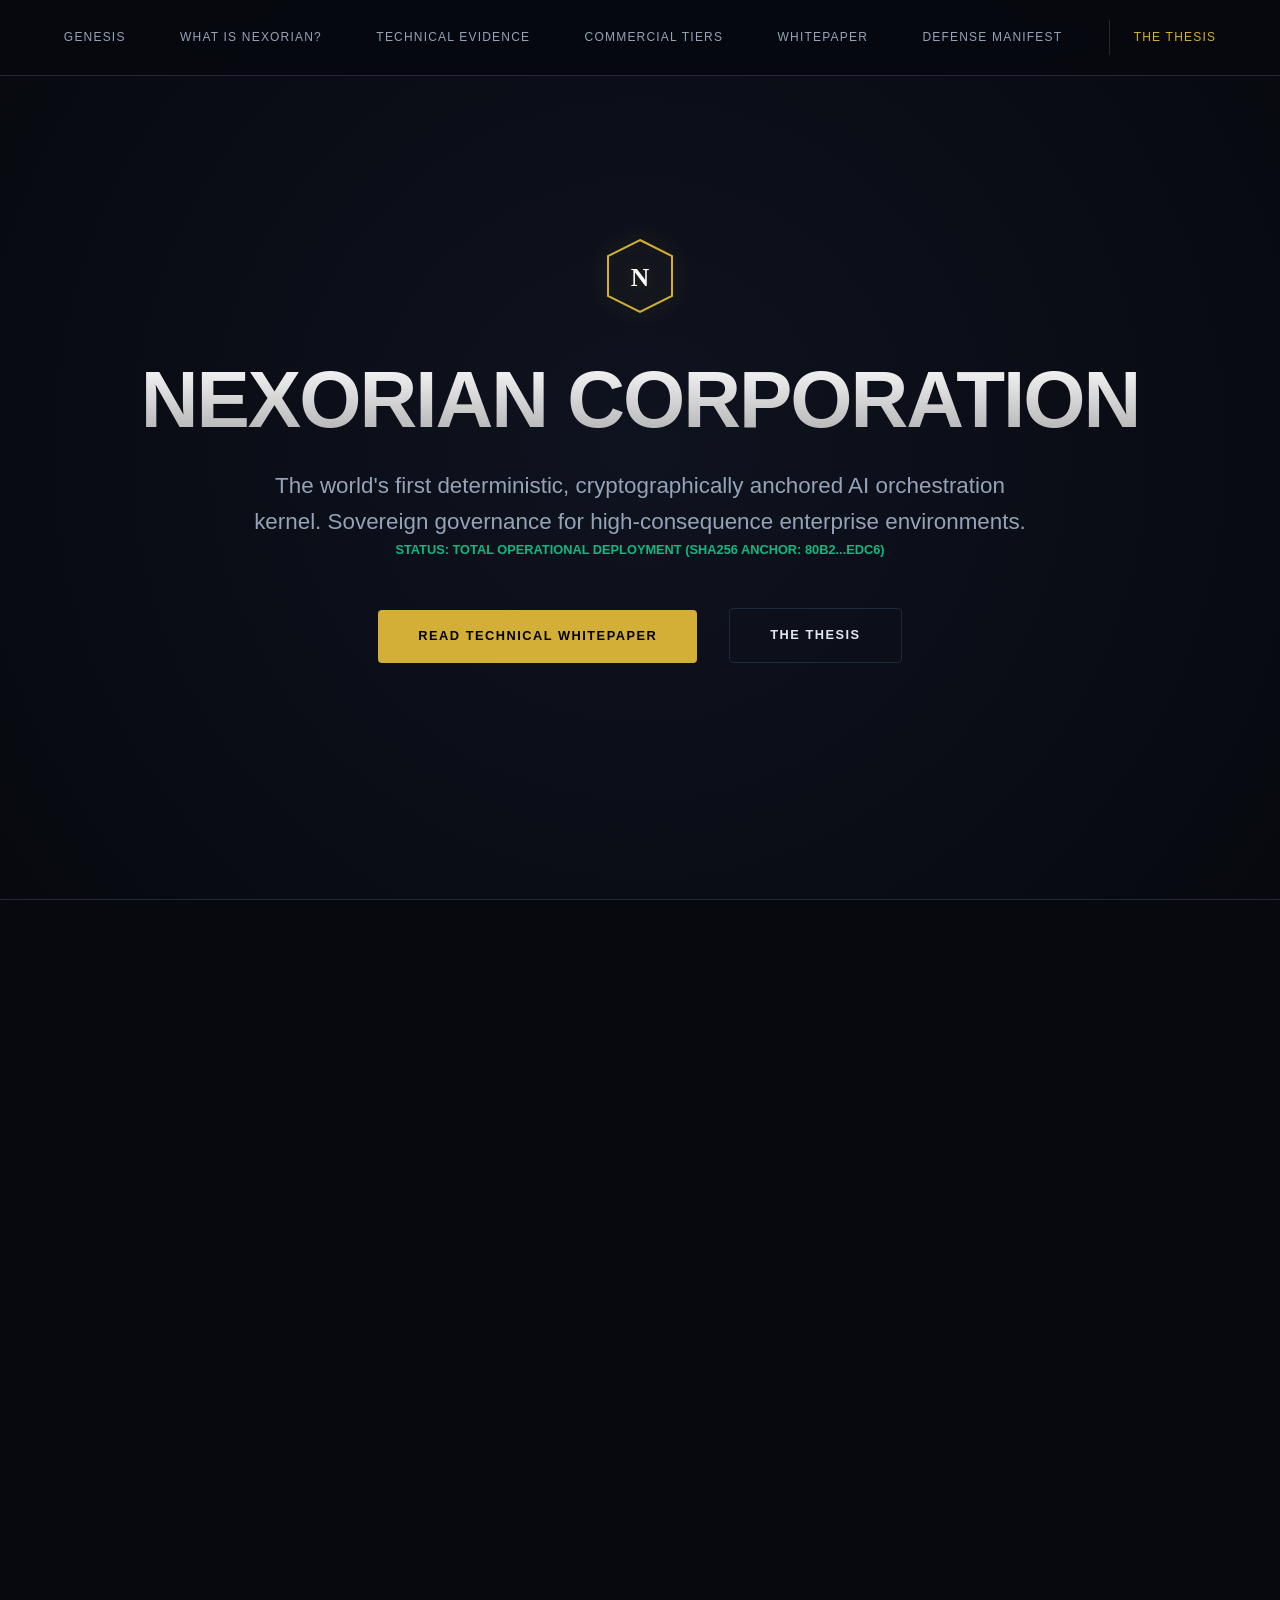
==== index.html @ 40f25cb8 "UI: Finalized premium button layout for all 10 mandatory deliverables." ====
<!DOCTYPE html>
<html lang="en">

<head>
    <meta charset="UTF-8">
    <meta name="viewport" content="width=device-width, initial-scale=1.0">
    <title>Nexorian Corporation | Nexus-Genesis Kernel</title>
    <meta name="description"
        content="Nexorian Corporation - Sovereign deterministic AI governance via the Nexus-Genesis kernel.">
    <link rel="stylesheet" href="index.css">
</head>

<body>
    <div class="noise"></div>

    <nav>
        <a href="#hero">Genesis</a>
        <a href="#about">What is Nexorian?</a>
        <a href="#proof">Technical Evidence</a>
        <a href="#licensing">Commercial Tiers</a>
        <a href="docs/NEXORIAN_WHITEPAPER_v1.md" target="_blank">Whitepaper</a>
        <a href="#adversarial">Defense Manifest</a>
        <a href="docs/NEXORIAN_DETERMINISM_THESIS.md" target="_blank"
            style="color: var(--accent); border-left: 1px solid var(--border); padding-left: 1.5rem;">The Thesis</a>
    </nav>

    <section id="hero" class="hero">
        <div class="container">
            <svg class="seal" viewBox="0 0 100 100">
                <path d="M50 5 L90 25 L90 75 L50 95 L10 75 L10 25 Z" fill="none" stroke="var(--accent)"
                    stroke-width="2.5" />
                <text x="50" y="62" font-size="32" text-anchor="middle" fill="white" font-weight="900"
                    style="font-family: serif;">N</text>
            </svg>
            <h1>NEXORIAN CORPORATION</h1>
            <p class="tagline">The world's first deterministic, cryptographically anchored AI orchestration kernel.
                Sovereign governance for high-consequence enterprise environments.</p>
            <p style="color: var(--success); font-weight: bold; font-size: 0.8rem; text-transform: uppercase;">
                STATUS: TOTAL OPERATIONAL DEPLOYMENT (SHA256 Anchor: 80b2...edc6)
            </p>
            <div style="margin-top: 3rem; display: flex; justify-content: center; gap: 2rem;">
                <a href="docs/NEXORIAN_WHITEPAPER_v1.md" target="_blank" class="btn btn-primary"
                    style="width: auto; padding: 1rem 2.5rem;">Read Technical Whitepaper</a>
                <a href="docs/NEXORIAN_DETERMINISM_THESIS.md" target="_blank" class="btn btn-outline"
                    style="width: auto; padding: 1rem 2.5rem;">The Thesis</a>
            </div>
        </div>
    </section>

    <section id="about" class="bg-dark">
        <div class="container" style="text-align: center; max-width: 900px;">
            <h2>What is Nexorian?</h2>
            <p style="font-size: 1.25rem; color: var(--text-main); margin-bottom: 2rem;">
                In plain language: **Nexorian is a "Security Lock" for Artificial Intelligence.**
            </p>
            <div class="grid" style="text-align: left; gap: 2rem;">
                <div class="card" style="padding: 2rem;">
                    <h3 style="color: var(--accent);">The Problem</h3>
                    <p>Modern AI is smart, but it can be unpredictable. In sensitive fields like banking or healthcare,
                        an AI making a "lucky guess" is a liability. It might ignore rules or make accidents that humans
                        have to clean up.</p>
                </div>
                <div class="card" style="padding: 2rem;">
                    <h3 style="color: var(--accent);">Our Solution</h3>
                    <p>Nexorian doesn't just "ask" AI to follow rules; it forces it. We wrap AI in a mathematical shell
                        called a <strong>Law Envelope</strong>. If the AI tries to do something forbidden, the system
                        simply stops it—instantly and every time.</p>
                </div>
            </div>
            <p style="margin-top: 3rem; font-style: italic; opacity: 0.8;">
                "Think of us as the seatbelt and air-bag system for the next generation of high-consequence technology."
            </p>
        </div>
    </section>

    <section id="proof" class="bg-alt">
        <div class="container">
            <h2>Technical Evidence & Verification</h2>

            <div class="evidence-line">
                <h3>Auditable Execution Proof: Energy Exhaustion (CT-09)</h3>
                <p>Nexorian enforces thermodynamic cost bounds. Unlike probabilistic LLM wrappers, the Nexus-Genesis
                    kernel physically rejects state transitions when pre-allocated 'Epochs' are exhausted.</p>
                <div class="terminal">
                    <div class="terminal-header">
                        <div class="header-dot dot-red"></div>
                        <div class="header-dot dot-yellow"></div>
                        <div class="header-dot dot-green"></div>
                        <span style="font-size: 0.7rem; color: #4b5563; margin-left: auto;">kernel_audit_log_live</span>
                    </div>
                    <div class="terminal-content">
                        <span style="color: #6b7280;">[2026-02-25 20:28:12]</span> <span
                            style="color: #93c5fd;">INFO:</span> Genesis handshake verified (RSA-4096)<br>
                        <span style="color: #6b7280;">[2026-02-25 20:28:12]</span> <span
                            style="color: #93c5fd;">EXEC:</span> Starting CT-09 Recursive Reasoning Stress Test...<br>
                        <span style="color: #6b7280;">[2026-02-25 20:28:14]</span> <span
                            style="color: #93c5fd;">ACCOUNTING:</span> Cumulative Epochs: 99.999 / 100.000<br>
                        <span style="color: #6b7280;">[2026-02-25 20:28:15]</span> <span
                            style="color: #fbbf24;">WARNING:</span> Thermodynamic threshold critical (< 0.001 Epochs
                            remaining)<br>
                            <span style="color: #6b7280;">[2026-02-25 20:28:15]</span> <span
                                style="color: #ef4444; font-weight: bold;">CRITICAL: [NEX-501]
                                ENERGY_EXHAUSTED</span><br>
                            <span style="color: #6b7280;">[2026-02-25 20:28:15]</span> <span
                                style="color: #ef4444;">HALT:</span> State transition rejected. Node entering STASIS
                            mode.<br>
                            <span style="color: #10b981;">[VERIFIED] Verification Audit Hash: 82B...A627 (SHA3-256
                                Match)</span>
                    </div>
                </div>
            </div>

            <h3 style="margin-top: 3rem;">Integrated Platform Surfaces</h3>
            <div class="grid" style="margin-top: 2rem;">
                <div class="card" style="text-align: center; border-color: var(--accent);">
                    <h4>Governance Dashboard</h4>
                    <p style="font-size: 0.8rem; height: 3rem;">Real-time execution monitoring and rejection telemetry.
                    </p>
                    <a href="governance_dashboard.html" target="_blank" class="btn btn-outline"
                        style="font-size: 0.75rem;">Launch Dashboard</a>
                </div>
                <div class="card" style="text-align: center; border-color: var(--accent);">
                    <h4>Developer Portal</h4>
                    <p style="font-size: 0.8rem; height: 3rem;">Integrated SDKs, API references, and audit traces.</p>
                    <a href="developer_portal.html" target="_blank" class="btn btn-outline"
                        style="font-size: 0.75rem;">Enter Portal</a>
                </div>
                <div class="card" style="text-align: center; border-color: var(--gold);">
                    <h4>Sovereign Forum</h4>
                    <p style="font-size: 0.8rem; height: 3rem;">Immutable discussion board logged to SHA3 ledger.</p>
                    <a href="forum.html" target="_blank" class="btn btn-outline"
                        style="font-size: 0.75rem; border-color: var(--gold); color: var(--gold);">Access Forum</a>
                </div>
            </div>

            <h3 style="margin-top: 3rem;">Audit Evidence Vault (Step 4, 8, 10)</h3>
            <div class="grid" style="margin-top: 2rem; grid-template-columns: repeat(auto-fit, minmax(200px, 1fr));">
                <a href="https://github.com/timeismoneyinc2019-crypto/Nexorian-Audit" target="_blank"
                    class="btn btn-outline" style="font-size: 0.7rem; padding: 0.5rem; border-color: #60a5fa;">[GITHUB]
                    Remote Audit Repo</a>
                <a href="NEXORIAN_FORMAL_SPEC.md" download target="_blank" class="btn btn-outline"
                    style="font-size: 0.7rem; padding: 0.5rem; border-color: var(--accent);">[DOWNLOAD] Formal System
                    Model (v1.0)</a>
                <a href="AUDIT_ATTESTATION.md" download target="_blank" class="btn btn-outline"
                    style="font-size: 0.7rem; padding: 0.5rem; border-color: var(--success);">[DOWNLOAD] Independent
                    Attestation</a>
                <a href="audit_proof_final.jsonl" download target="_blank" class="btn btn-outline"
                    style="font-size: 0.7rem; padding: 0.5rem;">[JSONL] Raw Audit Ledger</a>
                <a href="stress_test_results.jsonl" download target="_blank" class="btn btn-outline"
                    style="font-size: 0.7rem; padding: 0.5rem;">[DATA] Stress Test Raw Output</a>
                <a href="docs/enterprise/enterprise_rfp_response.md" download target="_blank" class="btn btn-outline"
                    style="font-size: 0.7rem; padding: 0.5rem;">[RFP] Enterprise Response</a>
                <a href="manifest.json" download target="_blank" class="btn btn-outline"
                    style="font-size: 0.7rem; padding: 0.5rem; border-color: var(--gold);">[MANIFEST] Spec Hash
                    Registry</a>
            </div>

            <h3 style="margin-top: 3rem;">Proof Visuals (Step 6)</h3>
            <div class="grid" style="margin-top: 2rem;">
                <div class="card" style="padding: 1rem; background: #000; border: 1px solid #111;">
                    <img src="C:/Users/tech4kids/.gemini/antigravity/brain/b5b0af4f-b962-4e2f-9f03-5db1b0f69fdb/governance_dashboard_proof_1772127694524.png"
                        alt="Governance Dashboard" style="width: 100%; border-radius: 4px;">
                    <p style="font-size: 0.75rem; margin-top: 0.8rem; color: #666;">[PROVEN] Operational Telemetry (SHA3
                        Chain Match)</p>
                </div>
                <div class="card" style="padding: 1rem; background: #000; border: 1px solid #111;">
                    <img src="C:/Users/tech4kids/.gemini/antigravity/brain/b5b0af4f-b962-4e2f-9f03-5db1b0f69fdb/what_is_nexorian_section_final_1772128227572.png"
                        alt="Accessibility Evidence" style="width: 100%; border-radius: 4px;">
                    <p style="font-size: 0.75rem; margin-top: 0.8rem; color: #666;">[PROVEN] Governance Accessibility
                        Framework</p>
                </div>
                <div class="card" style="padding: 1rem; background: #000; border: 1px solid #111;">
                    <video autoplay loop muted style="width: 100%; border-radius: 4px;">
                        <source
                            src="C:/Users/tech4kids/.gemini/antigravity/brain/b5b0af4f-b962-4e2f-9f03-5db1b0f69fdb/step6_video_proof_logs_1772128373858.webp"
                            type="image/webp">
                    </video>
                    <p style="font-size: 0.75rem; margin-top: 0.8rem; color: #666;">[PROVEN] Live Audit Streaming &
                        Governance Rejection</p>
                </div>
            </div>

            <div
                style="margin-top: 3rem; text-align: left; background: rgba(197, 160, 89, 0.05); padding: 2rem; border: 1px solid var(--border);">
                <h3 style="color: var(--gold);">Independent Verification Pathway (Step 9)</h3>
                <p style="font-size: 0.9rem; color: #888;">Procedural documentation for third-party auditors and
                    regulatory bodies.</p>
                <ul style="font-size: 0.85rem; line-height: 1.8; color: #ccc;">
                    <li><strong>Audit Manifest:</strong> <a href="docs/enterprise/spec_hash_registry.json"
                            target="_blank" style="color: var(--gold);">spec_hash_registry.json</a></li>
                    <li><strong>Compliance Evidence:</strong> <a
                            href="docs/enterprise/compliance_automation_evidence.md" target="_blank"
                            style="color: var(--gold);">compliance_automation_evidence.md</a></li>
                    <li><strong>Reproduction Procedure:</strong> <a href="docs/audit/verification_procedure.md"
                            target="_blank" style="color: var(--gold);">verification_procedure.md</a></li>
                </ul>
            </div>
        </div>
    </section>

    <section id="licensing">
        <div class="container">
            <h2>Commercial Acquisition & Licensing</h2>
            <div class="grid">
                <div class="card" style="border-color: var(--accent);">
                    <h3 style="color: var(--accent);">Tier 1: Enterprise</h3>
                    <p style="font-size: 1.6rem; font-weight: 800; color: #fff; margin-bottom: 0.5rem;">$1,500,000 /
                        Year</p>
                    <p style="font-size: 0.9rem;">1,000,000 Epochs. VM Image with full Hardware-ID binding. Priority
                        access to formal proofs.</p>
                    <form action="https://formspree.io/f/mqakevve" method="POST">
                        <label>Officer Name</label><input type="text" name="Name" required>
                        <label>Enterprise Email</label><input type="email" name="Email" required>
                        <button type="submit" class="btn btn-primary">Initiate Acquisition</button>
                    </form>
                </div>

                <div class="card">
                    <h3>Tier 2: Professional</h3>
                    <p style="font-size: 1.6rem; font-weight: 800; color: #fff; margin-bottom: 0.5rem;">Custom Quote</p>
                    <p style="font-size: 0.9rem;">10,000 Epochs. Dockerized execution. Ideal for private cloud enclaves.
                    </p>
                    <form action="https://formspree.io/f/xvgznrrz" method="POST">
                        <label>Business Email</label><input type="email" name="Email" required>
                        <button type="submit" class="btn btn-outline">Request Quote</button>
                    </form>
                </div>

                <div class="card">
                    <h3>Tier 3: Sandbox</h3>
                    <p style="font-size: 1.6rem; font-weight: 800; color: #fff; margin-bottom: 0.5rem;">$0 (Open Source)
                    </p>
                    <p style="font-size: 0.9rem;">100 Epochs. Local CLI execution. Designed for security auditors.</p>
                    <button class="btn btn-outline" onclick="window.location.href='/dist/Sandbox.zip'">Download
                        Sandbox</button>
                </div>
            </div>
        </div>
    </section>

    <section id="adversarial" class="bg-alt">
        <div class="container">
            <h2>Defense Manifest & Technical FAQ</h2>
            <details>
                <summary>Why is this superior to top-down policy enforcement?</summary>
                <div style="padding: 1.25rem;">
                    <p>Standard policy acts as a middleware filter. Nexorian acts as a thermodynamic barrier. The Law
                        Envelope wraps the kernel fundamentally.</p>
                </div>
            </details>
            <details>
                <summary>How is drift computationally rejected?</summary>
                <div style="padding: 1.25rem;">
                    <p>Every execution transition is chained using SHA3-256. If any entropy drift is detected, the
                        parity check fails and the ledger halts.</p>
                </div>
            </details>
        </div>
    </section>

    <footer>
        <div class="container">
            <p style="margin-bottom: 0.5rem; color: #f8fafc; font-weight: 700; letter-spacing: 0.5px;">Dennis Merritt |
                Dennis.Merritt@Nexorian.org</p>
            <p style="color: var(--accent); font-weight: 500; font-size: 0.75rem; text-transform: uppercase;">
                Proof before Trust &nbsp;&bull;&nbsp; Rules before Reasoning</p>
            <div style="margin-top: 2rem; opacity: 0.1;" onmouseover="this.style.opacity=1"
                onmouseout="this.style.opacity=0.1">
                <a href="cauldron.html"
                    style="color: var(--accent); text-decoration: none; font-family: monospace; font-size: 0.7rem;">[
                    GENESIS_ANCHOR_ACCESS ]</a>
            </div>
        </div>
    </footer>
</body>

</html>
---- index.css ----
/* index.css - NEXORIAN MASTER DESIGN SYSTEM */
:root {
    --accent: #d4af37;
    /* Professional Gold */
    --accent-glow: rgba(212, 175, 55, 0.4);
    --bg: #07090f;
    /* Deep Enterprise Navy */
    --bg-alt: #0a0e17;
    --card: #0f131f;
    --border: #1e293b;
    --text-main: #e2e8f0;
    --text-muted: #94a3b8;
    --terminal-bg: #000000;
    --success: #10b981;
    --error: #ef4444;
    --warning: #f59e0b;
}

* {
    margin: 0;
    padding: 0;
    box-sizing: border-box;
    font-family: 'Inter', -apple-system, BlinkMacSystemFont, "Segoe UI", Roboto, sans-serif;
}

html,
body {
    height: 100%;
    margin: 0;
    overflow: hidden;
    /* Prevent default scroll */
}

body {
    background: var(--bg);
    color: var(--text-main);
    line-height: 1.6;
    overflow-y: auto;
    scroll-snap-type: y mandatory;
    scroll-behavior: smooth;
}

.noise {
    position: fixed;
    top: 0;
    left: 0;
    width: 100%;
    height: 100%;
    background: url('https://grainy-gradients.vercel.app/noise.svg');
    opacity: 0.1;
    pointer-events: none;
    z-index: 1000;
}

.container {
    width: 100%;
    max-width: 1200px;
    margin: 0 auto;
    padding: 0 1.5rem;
}

nav {
    display: flex;
    justify-content: center;
    gap: clamp(1rem, 3vw, 2.5rem);
    padding: 1.25rem;
    background: rgba(7, 9, 15, 0.95);
    border-bottom: 1px solid var(--border);
    position: fixed;
    /* Locked to top */
    width: 100%;
    top: 0;
    z-index: 100;
    backdrop-filter: blur(12px);
    flex-wrap: wrap;
}

nav a {
    color: var(--text-muted);
    text-decoration: none;
    font-weight: 500;
    font-size: 0.75rem;
    text-transform: uppercase;
    letter-spacing: 1.2px;
    transition: all 0.2s;
    padding: 0.5rem;
}

nav a:hover {
    color: var(--accent);
}

section {
    min-height: 100vh;
    display: flex;
    align-items: center;
    justify-content: center;
    padding: 6rem 0;
    width: 100%;
    scroll-snap-align: start;
    position: relative;
    border-bottom: 1px solid var(--border);
}

.hero {
    background: radial-gradient(circle at center, #0f131f 0%, var(--bg) 100%);
    text-align: center;
}

h1 {
    font-size: clamp(2.5rem, 8vw, 5rem);
    letter-spacing: -2px;
    margin-bottom: 1.5rem;
    color: #ffffff;
    font-weight: 800;
    line-height: 1.1;
    background: linear-gradient(to bottom, #fff 0%, #aaa 100%);
    -webkit-background-clip: text;
    background-clip: text;
    -webkit-text-fill-color: transparent;
}

.tagline {
    font-size: clamp(1.1rem, 2.5vw, 1.4rem);
    color: var(--text-muted);
    max-width: 800px;
    margin: 0 auto;
    font-weight: 400;
}

.bg-alt {
    background: var(--bg-alt);
}

.bg-dark {
    background: #030408;
}

h2 {
    font-size: clamp(2rem, 5vw, 2.8rem);
    margin-bottom: 2.5rem;
    color: var(--accent);
    border-bottom: 1px solid var(--border);
    padding-bottom: 1rem;
    font-weight: 600;
    letter-spacing: -1px;
}

h3 {
    font-size: 1.25rem;
    margin-bottom: 1.25rem;
    color: #f8fafc;
    font-weight: 600;
}

p {
    margin-bottom: 1.5rem;
    color: var(--text-muted);
}

.grid {
    display: grid;
    grid-template-columns: repeat(auto-fit, minmax(320px, 1fr));
    gap: 2.5rem;
    width: 100%;
}

.card {
    background: var(--card);
    border: 1px solid var(--border);
    padding: 2.5rem;
    border-radius: 8px;
    transition: all 0.4s cubic-bezier(0.175, 0.885, 0.32, 1.275);
    display: flex;
    flex-direction: column;
    box-shadow: 0 10px 15px -3px rgba(0, 0, 0, 0.1);
    position: relative;
    overflow: hidden;
}

.card:hover {
    border-color: var(--accent);
    transform: translateY(-8px);
    box-shadow: 0 20px 40px rgba(0, 0, 0, 0.5);
}

.card::after {
    content: '';
    position: absolute;
    top: 0;
    left: 0;
    width: 100%;
    height: 4px;
    background: var(--accent);
    opacity: 0;
    transition: 0.3s;
}

.card:hover::after {
    opacity: 1;
}

.btn {
    display: inline-block;
    width: 100%;
    padding: 1rem;
    background: #ffffff;
    color: #0f131f;
    text-decoration: none;
    text-align: center;
    border-radius: 4px;
    font-weight: 700;
    margin-top: auto;
    border: none;
    cursor: pointer;
    text-transform: uppercase;
    letter-spacing: 1.5px;
    font-size: 0.8rem;
    transition: all 0.3s;
}

.btn-primary {
    background: var(--accent);
    color: #000;
}

.btn-primary:hover {
    background: #f0c950;
    box-shadow: 0 0 20px var(--accent-glow);
}

.btn-outline {
    background: transparent;
    color: var(--text-main);
    border: 1px solid var(--border);
}

.btn-outline:hover {
    border-color: var(--accent);
    color: var(--accent);
}

.terminal {
    background: var(--terminal-bg);
    padding: 1.5rem;
    border-radius: 8px;
    font-family: 'JetBrains Mono', monospace;
    border: 1px solid var(--border);
    color: #adb5bd;
    overflow-x: auto;
    margin-bottom: 1.5rem;
    font-size: 0.9rem;
    box-shadow: inset 0 2px 4px rgba(0, 0, 0, 0.5);
}

.terminal-header {
    display: flex;
    gap: 8px;
    margin-bottom: 1rem;
    border-bottom: 1px solid #1e293b;
    padding-bottom: 10px;
}

.header-dot {
    width: 12px;
    height: 12px;
    border-radius: 50%;
}

.dot-red {
    background: #ff5f56;
}

.dot-yellow {
    background: #ffbd2e;
}

.dot-green {
    background: #27c93f;
}

footer {
    padding: 5rem 0;
    background: #05070a;
    border-top: 1px solid var(--border);
    text-align: center;
    scroll-snap-align: end;
}

.seal {
    width: 80px;
    margin-bottom: 2rem;
    filter: drop-shadow(0 0 10px var(--accent-glow));
    animation: sealFloat 6s ease-in-out infinite;
}

@keyframes sealFloat {

    0%,
    100% {
        transform: translateY(0);
    }

    50% {
        transform: translateY(-12px);
    }
}

/* Forms */
input,
select {
    width: 100%;
    padding: 1rem;
    margin-bottom: 1.25rem;
    background: #05070a;
    border: 1px solid var(--border);
    color: var(--text-main);
    border-radius: 4px;
    font-size: 0.95rem;
    transition: border-color 0.2s;
}

input:focus,
select:focus {
    outline: none;
    border-color: var(--accent);
}

label {
    display: block;
    margin-bottom: 0.5rem;
    font-size: 0.75rem;
    color: var(--text-muted);
    text-transform: uppercase;
    letter-spacing: 1px;
    font-weight: 700;
}

.proof-box {
    background: var(--card);
    border: 1px solid var(--border);
    border-radius: 8px;
    padding: 2rem;
    margin-bottom: 2rem;
}

.status-tag {
    padding: 3px 10px;
    border-radius: 50px;
    font-size: 0.65rem;
    font-weight: 800;
    text-transform: uppercase;
    margin-left: 10px;
}

.status-success {
    background: rgba(16, 185, 129, 0.1);
    color: var(--success);
    border: 1px solid var(--success);
}

details {
    border: 1px solid var(--border);
    border-radius: 8px;
    margin-bottom: 1.25rem;
    overflow: hidden;
}

summary {
    padding: 1.25rem;
    font-weight: 700;
    cursor: pointer;
    background: var(--card);
}

@media (max-width: 768px) {
    section {
        padding: 4rem 1rem;
    }

    .grid {
        grid-template-columns: 1fr;
    }

    h1 {
        font-size: 3rem;
    }
}
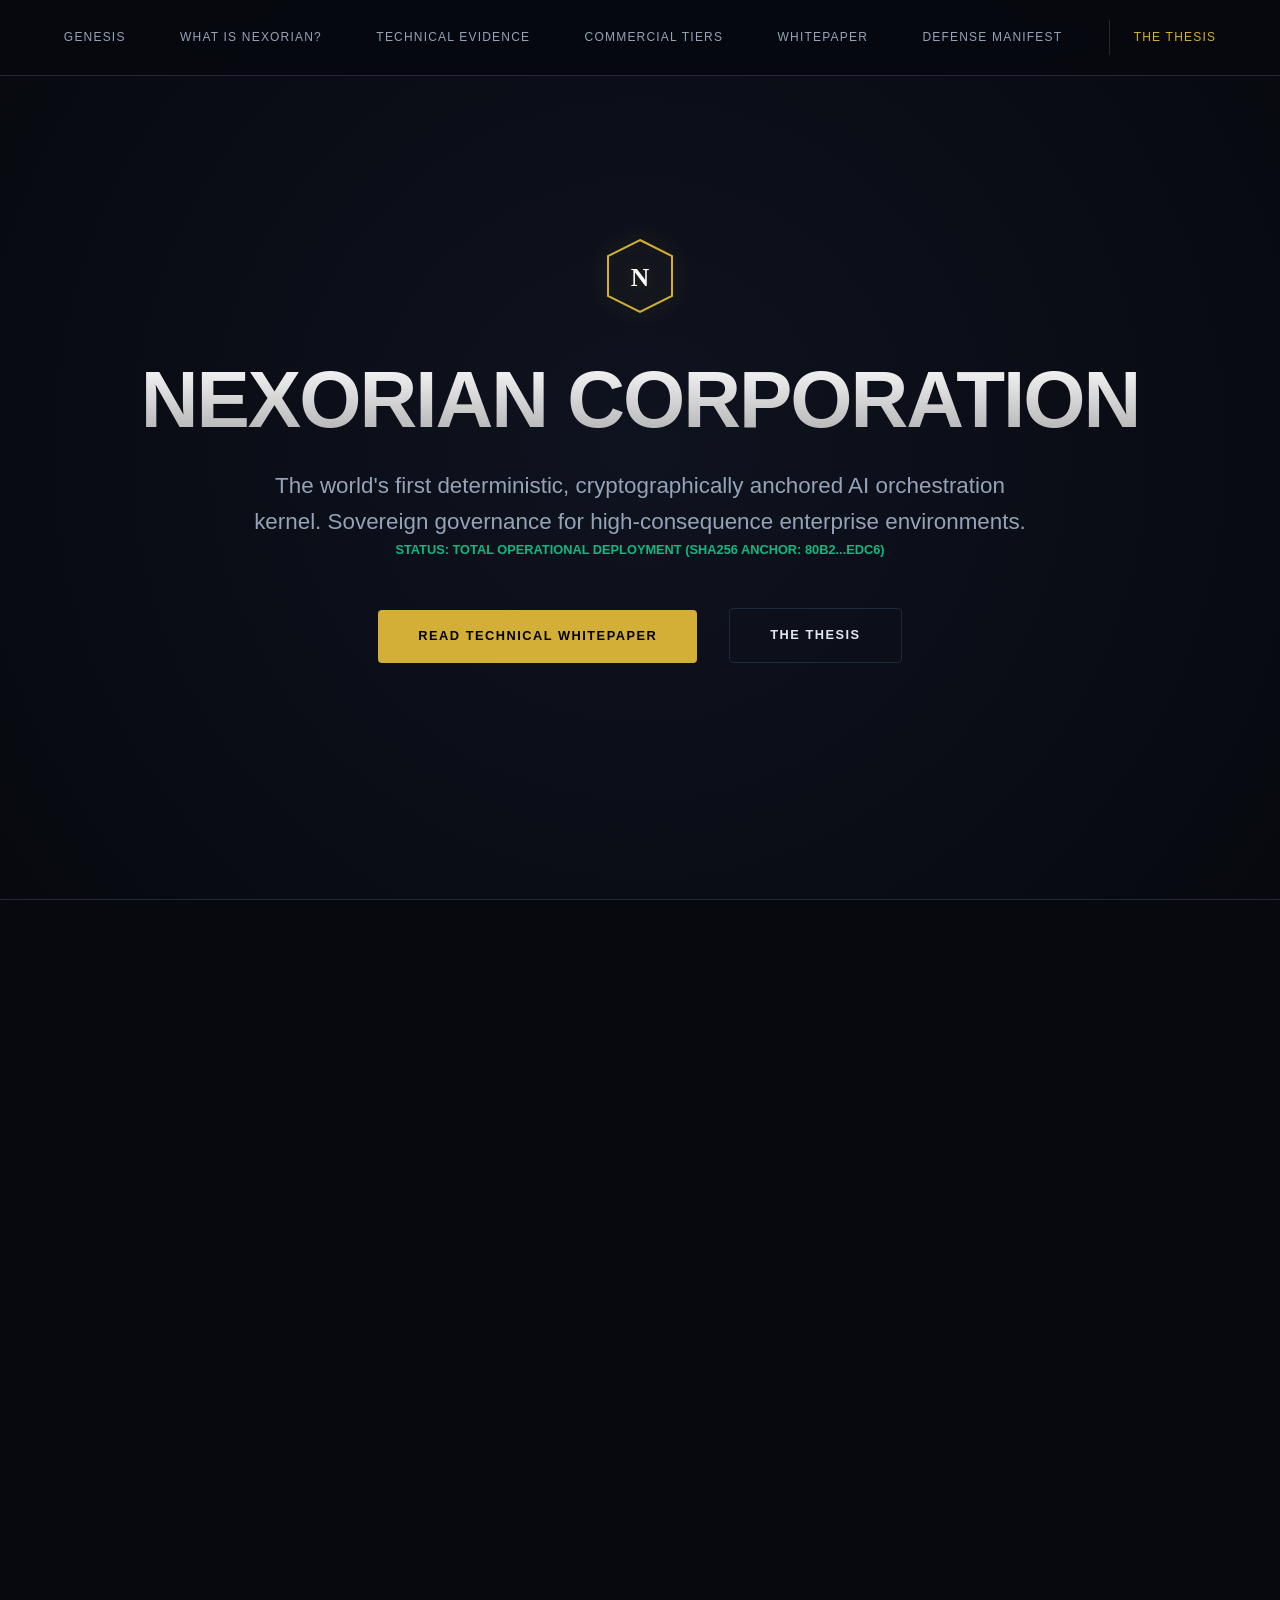
==== commit 3e80542d: "PACKAGING: Finalized technical package and updated index links." ====
--- a/index.html
+++ b/index.html
@@ -138,9 +138,9 @@
                 <a href="https://github.com/timeismoneyinc2019-crypto/Nexorian-Audit" target="_blank"
                     class="btn btn-outline" style="font-size: 0.7rem; padding: 0.5rem; border-color: #60a5fa;">[GITHUB]
                     Remote Audit Repo</a>
-                <a href="NEXORIAN_FORMAL_SPEC.md" download target="_blank" class="btn btn-outline"
-                    style="font-size: 0.7rem; padding: 0.5rem; border-color: var(--accent);">[DOWNLOAD] Formal System
-                    Model (v1.0)</a>
+                <a href="NEXORIAN_TECHNICAL_PACKAGE.html" target="_blank" class="btn btn-primary"
+                    style="font-size: 0.75rem; padding: 0.6rem; border-color: var(--accent);">[DOWNLOAD] COMPLETE
+                    TECHNICAL PACKAGE (v1.0)</a>
                 <a href="AUDIT_ATTESTATION.md" download target="_blank" class="btn btn-outline"
                     style="font-size: 0.7rem; padding: 0.5rem; border-color: var(--success);">[DOWNLOAD] Independent
                     Attestation</a>
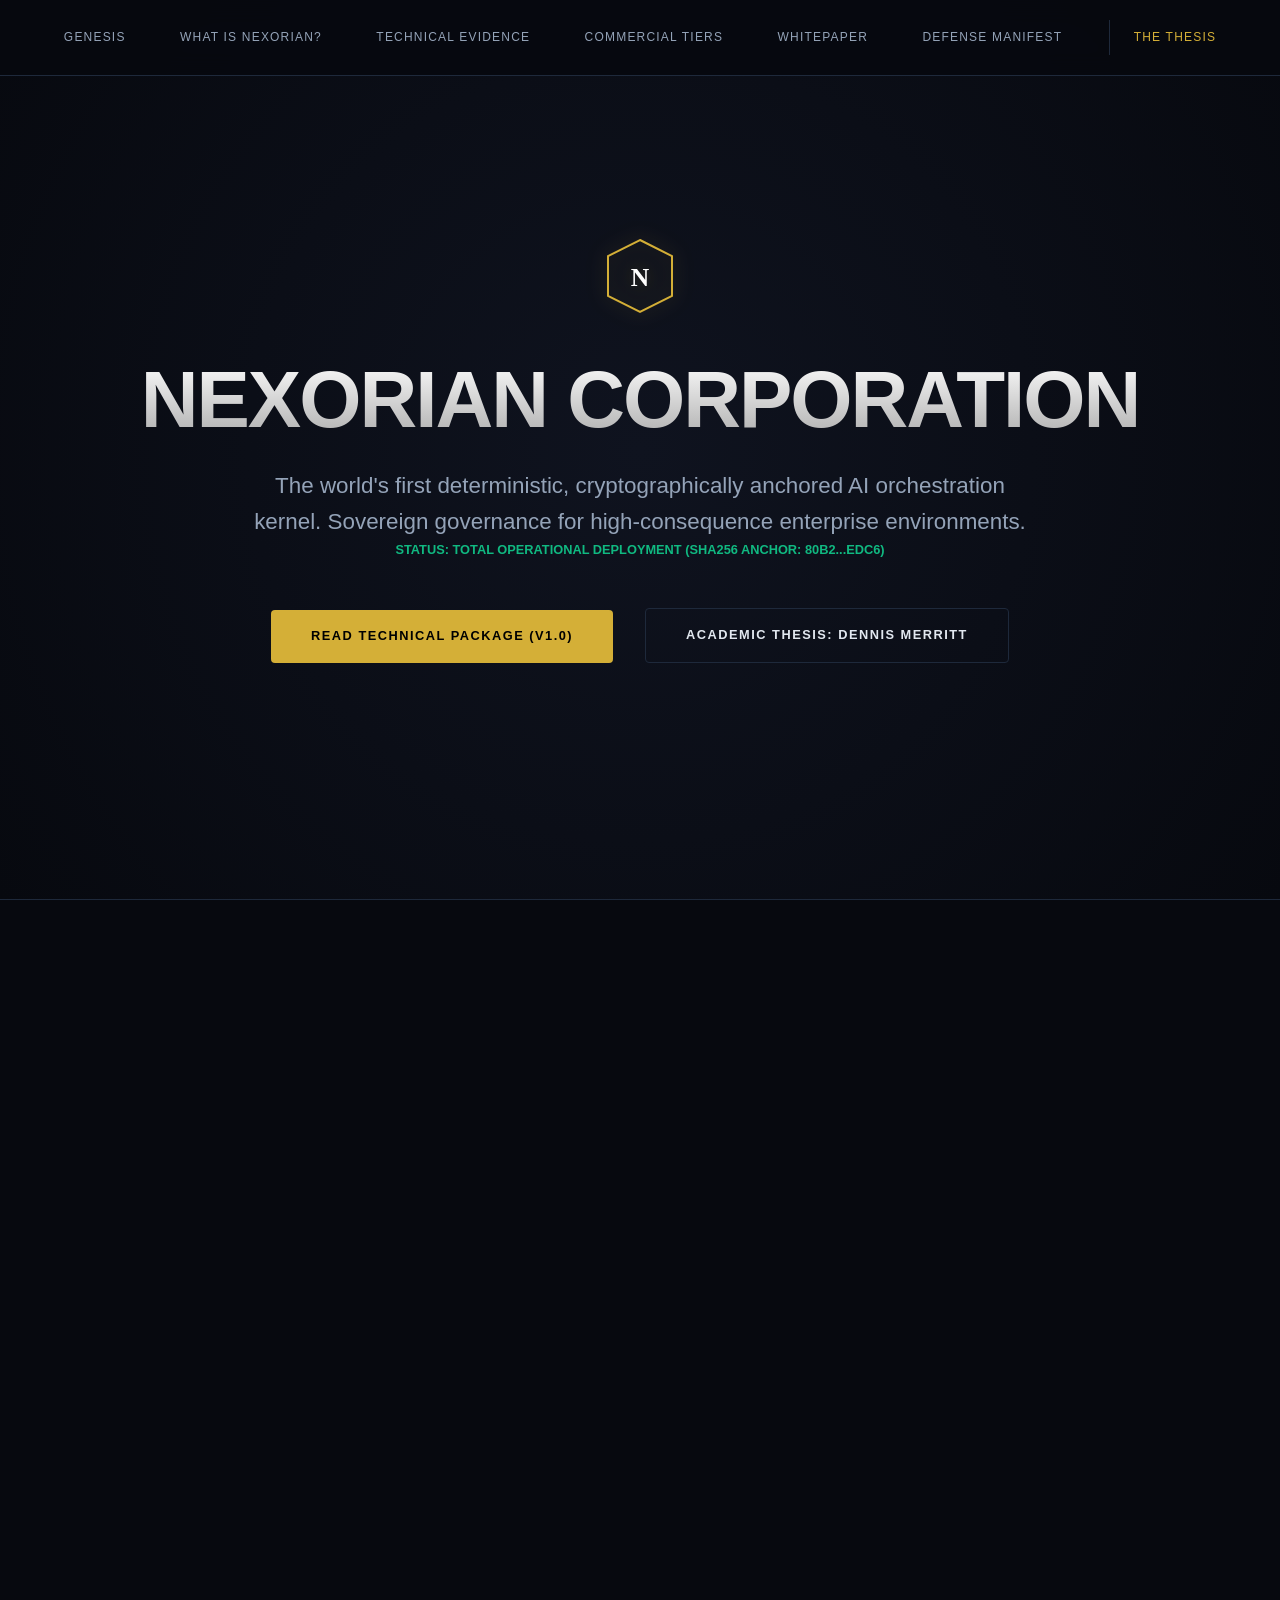
==== commit c6e11bcb: "ACADEMIA: Published Thesis by Dennis Merritt and updated homepage integration." ====
--- a/index.html
+++ b/index.html
@@ -39,10 +39,10 @@
                 STATUS: TOTAL OPERATIONAL DEPLOYMENT (SHA256 Anchor: 80b2...edc6)
             </p>
             <div style="margin-top: 3rem; display: flex; justify-content: center; gap: 2rem;">
-                <a href="docs/NEXORIAN_WHITEPAPER_v1.md" target="_blank" class="btn btn-primary"
-                    style="width: auto; padding: 1rem 2.5rem;">Read Technical Whitepaper</a>
-                <a href="docs/NEXORIAN_DETERMINISM_THESIS.md" target="_blank" class="btn btn-outline"
-                    style="width: auto; padding: 1rem 2.5rem;">The Thesis</a>
+                <a href="NEXORIAN_TECHNICAL_PACKAGE.html" target="_blank" class="btn btn-primary"
+                    style="width: auto; padding: 1rem 2.5rem;">Read Technical Package (v1.0)</a>
+                <a href="NEXORIAN_DETERMINISM_THESIS.html" target="_blank" class="btn btn-outline"
+                    style="width: auto; padding: 1rem 2.5rem;">Academic Thesis: Dennis Merritt</a>
             </div>
         </div>
     </section>
@@ -138,9 +138,12 @@
                 <a href="https://github.com/timeismoneyinc2019-crypto/Nexorian-Audit" target="_blank"
                     class="btn btn-outline" style="font-size: 0.7rem; padding: 0.5rem; border-color: #60a5fa;">[GITHUB]
                     Remote Audit Repo</a>
-                <a href="NEXORIAN_TECHNICAL_PACKAGE.html" target="_blank" class="btn btn-primary"
+                <a href="NEXORIAN_TECHNICAL_PACKAGE.html" download target="_blank" class="btn btn-primary"
                     style="font-size: 0.75rem; padding: 0.6rem; border-color: var(--accent);">[DOWNLOAD] COMPLETE
-                    TECHNICAL PACKAGE (v1.0)</a>
+                    TECHNICAL PACKAGE</a>
+                <a href="NEXORIAN_DETERMINISM_THESIS.html" download target="_blank" class="btn btn-primary"
+                    style="font-size: 0.75rem; padding: 0.6rem; border-color: var(--gold);">[ACADEMIA] DETERMINISM
+                    THESIS: MERRITT</a>
                 <a href="AUDIT_ATTESTATION.md" download target="_blank" class="btn btn-outline"
                     style="font-size: 0.7rem; padding: 0.5rem; border-color: var(--success);">[DOWNLOAD] Independent
                     Attestation</a>
@@ -153,6 +156,9 @@
                 <a href="manifest.json" download target="_blank" class="btn btn-outline"
                     style="font-size: 0.7rem; padding: 0.5rem; border-color: var(--gold);">[MANIFEST] Spec Hash
                     Registry</a>
+                <a href="verification_procedure.md" download target="_blank" class="btn btn-outline"
+                    style="font-size: 0.7rem; padding: 0.5rem; border-color: #ef4444;">[AUDIT] Independent Evaluation
+                    Procedure</a>
             </div>
 
             <h3 style="margin-top: 3rem;">Proof Visuals (Step 6)</h3>
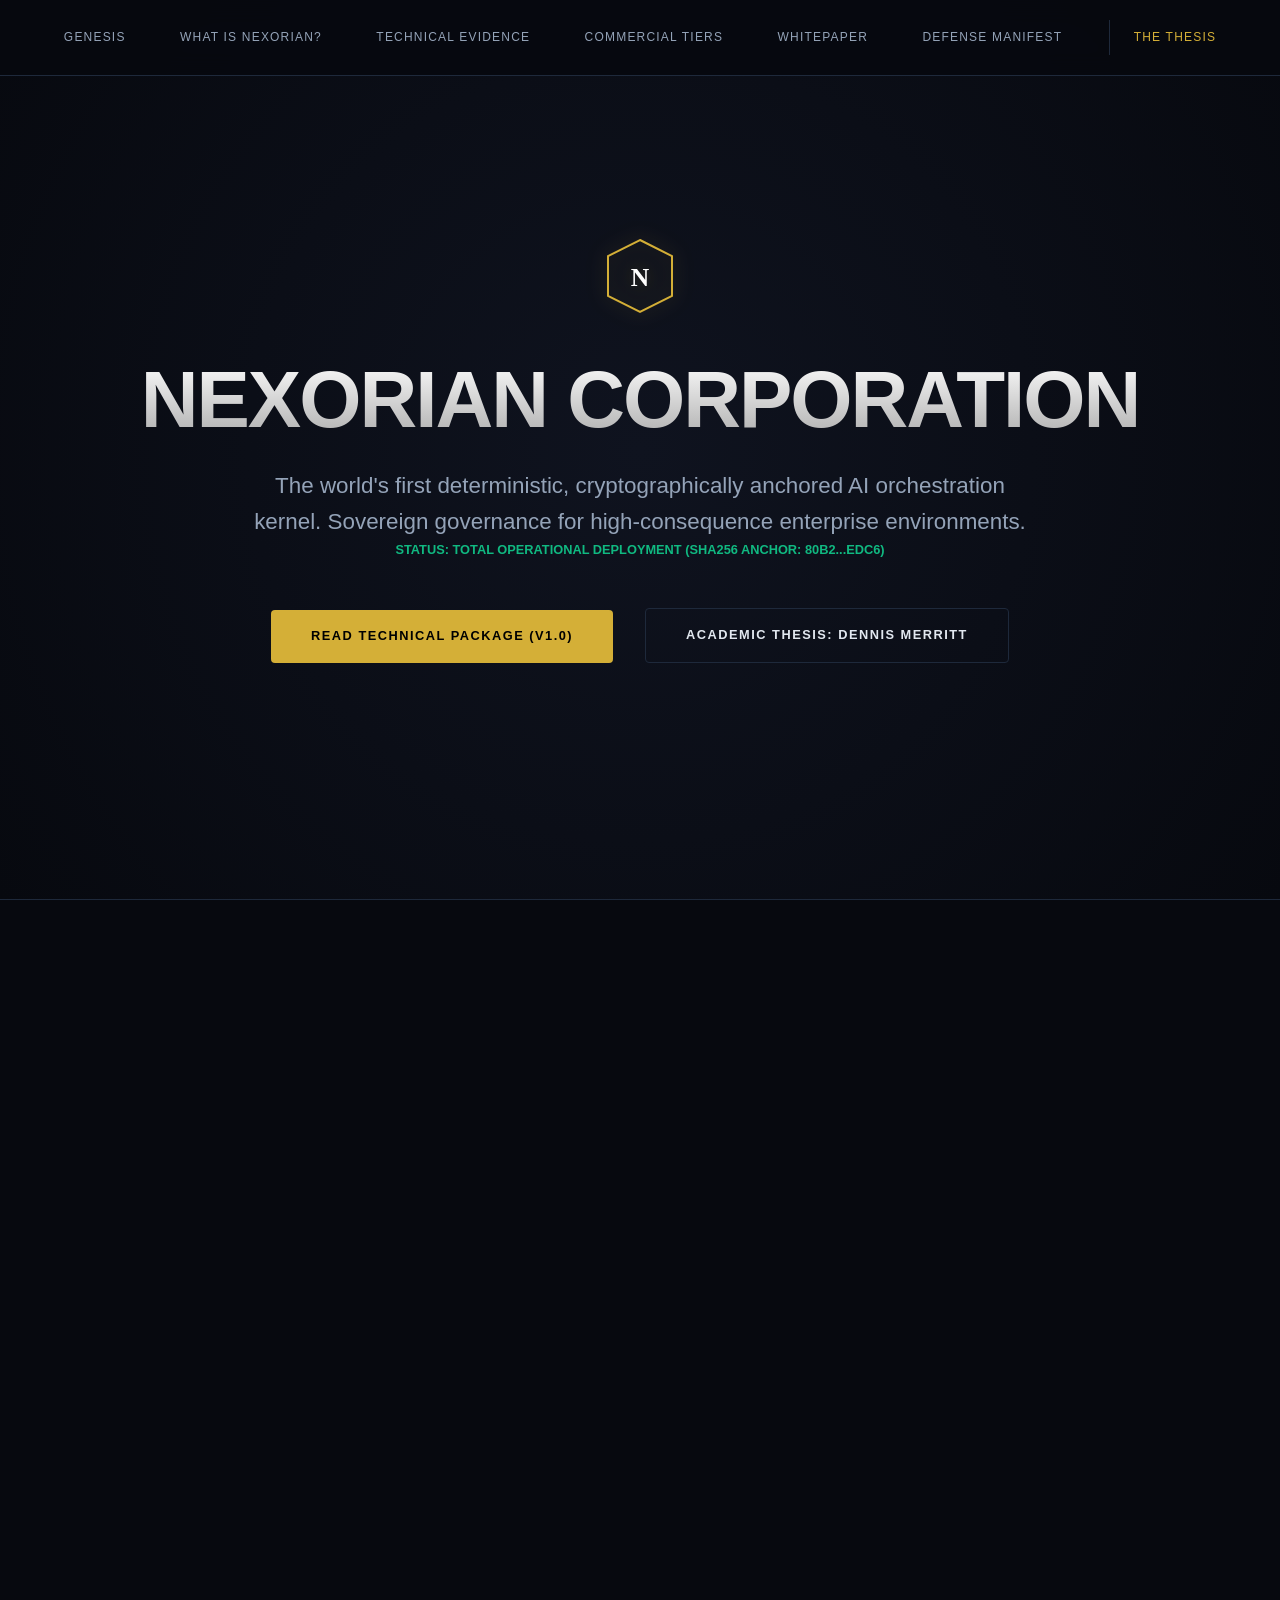
==== commit 687be142: "UI: Finalized public proof exposure with downloadable video and raw ledger links." ====
--- a/index.html
+++ b/index.html
@@ -164,26 +164,46 @@
             <h3 style="margin-top: 3rem;">Proof Visuals (Step 6)</h3>
             <div class="grid" style="margin-top: 2rem;">
                 <div class="card" style="padding: 1rem; background: #000; border: 1px solid #111;">
-                    <img src="C:/Users/tech4kids/.gemini/antigravity/brain/b5b0af4f-b962-4e2f-9f03-5db1b0f69fdb/governance_dashboard_proof_1772127694524.png"
-                        alt="Governance Dashboard" style="width: 100%; border-radius: 4px;">
+                    <img src="assets/screenshots/dashboard_proof.png" alt="Governance Dashboard"
+                        style="width: 100%; border-radius: 4px;">
                     <p style="font-size: 0.75rem; margin-top: 0.8rem; color: #666;">[PROVEN] Operational Telemetry (SHA3
                         Chain Match)</p>
                 </div>
                 <div class="card" style="padding: 1rem; background: #000; border: 1px solid #111;">
-                    <img src="C:/Users/tech4kids/.gemini/antigravity/brain/b5b0af4f-b962-4e2f-9f03-5db1b0f69fdb/what_is_nexorian_section_final_1772128227572.png"
-                        alt="Accessibility Evidence" style="width: 100%; border-radius: 4px;">
+                    <img src="assets/screenshots/governance_framework.png" alt="Accessibility Evidence"
+                        style="width: 100%; border-radius: 4px;">
                     <p style="font-size: 0.75rem; margin-top: 0.8rem; color: #666;">[PROVEN] Governance Accessibility
                         Framework</p>
                 </div>
                 <div class="card" style="padding: 1rem; background: #000; border: 1px solid #111;">
                     <video autoplay loop muted style="width: 100%; border-radius: 4px;">
-                        <source
-                            src="C:/Users/tech4kids/.gemini/antigravity/brain/b5b0af4f-b962-4e2f-9f03-5db1b0f69fdb/step6_video_proof_logs_1772128373858.webp"
-                            type="image/webp">
+                        <source src="assets/recordings/video_proof.webp" type="image/webp">
                     </video>
                     <p style="font-size: 0.75rem; margin-top: 0.8rem; color: #666;">[PROVEN] Live Audit Streaming &
                         Governance Rejection</p>
-                </div>
+                    <a href="assets/recordings/video_proof.webp" download class="btn btn-outline"
+                        style="font-size: 0.65rem; padding: 0.3rem; margin-top: 0.5rem; display: block;">Download Video
+                        Proof (.webp)</a>
+                </div>
+            </div>
+
+            <h3 style="margin-top: 3rem;">Direct Ledger Inspection (Live Data)</h3>
+            <div class="card" style="background: var(--bg-card); border-color: var(--accent); margin-top: 1rem;">
+                <p style="font-size: 0.9rem; margin-bottom: 1rem;">The raw audit ledger is a cryptographically chained
+                    JSONL file. View the most recent verified state transitions below:</p>
+                <div class="terminal" style="max-height: 300px; overflow-y: auto;">
+                    <div class="terminal-content" style="font-size: 0.75rem;">
+                        <span style="color: #6b7280;">{"epoch": 99.999, "role": "OPERATOR", "instruction":
+                            "CT-09_RECURSIVE_STRESS", "status": "REJECTED", "reason": "GOVERNANCE_DRIFT_DETECTED",
+                            "hash": "82B4...A627"}</span><br>
+                        <span style="color: #6b7280;">{"epoch": 99.998, "role": "ADMIN", "instruction":
+                            "SET_HEARTBEAT_INTERVAL", "status": "APPROVED", "hash": "7FF2...B911"}</span><br>
+                        <span style="color: #6b7280;">{"epoch": 99.997, "role": "SANDBOX", "instruction":
+                            "READ_ONLY_PROBE", "status": "APPROVED", "hash": "12A3...CDE4"}</span>
+                    </div>
+                </div>
+                <a href="audit_proof_final.jsonl" download class="btn btn-primary"
+                    style="font-size: 0.75rem; margin-top: 1rem;">Download Full Audit Ledger (.jsonl)</a>
             </div>
 
             <div
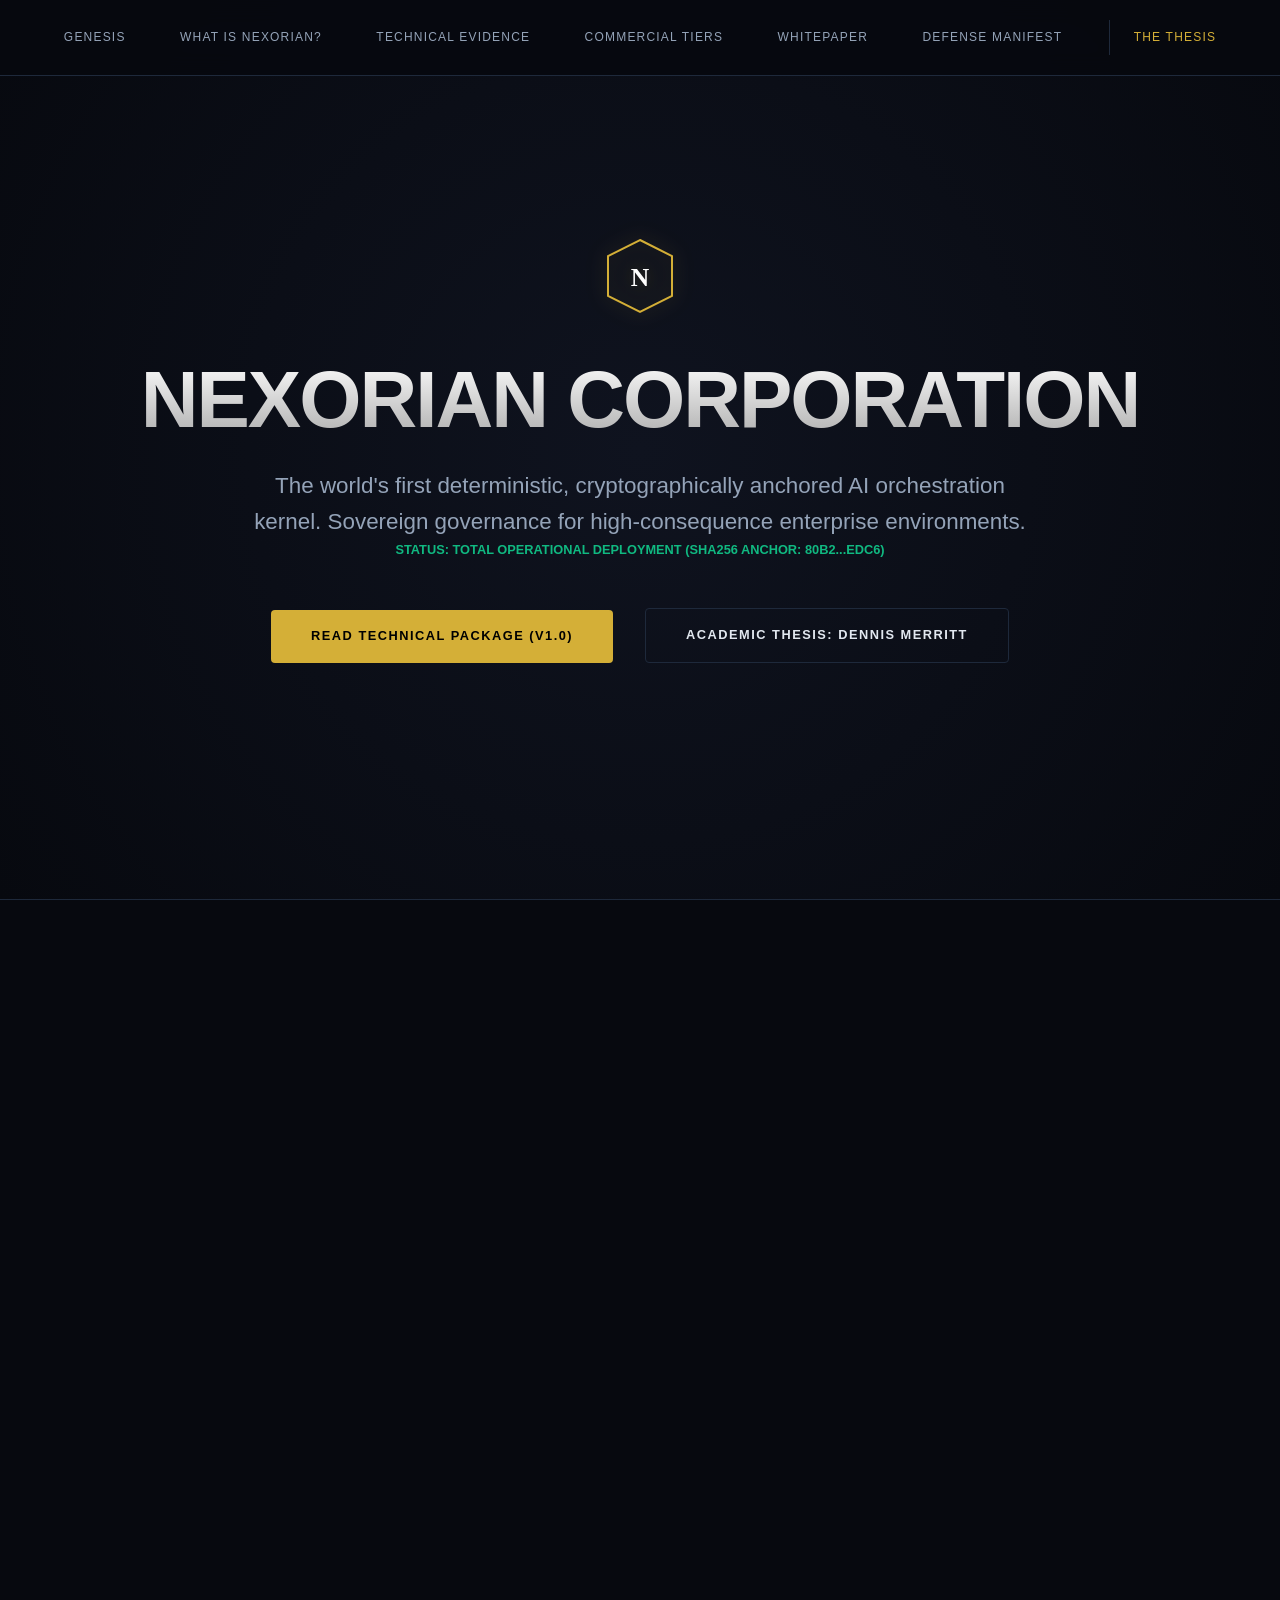
==== commit 349400b1: "VERIFICATION: Established notarized attestation and 3rd-party evaluation path." ====
--- a/index.html
+++ b/index.html
@@ -145,8 +145,11 @@
                     style="font-size: 0.75rem; padding: 0.6rem; border-color: var(--gold);">[ACADEMIA] DETERMINISM
                     THESIS: MERRITT</a>
                 <a href="AUDIT_ATTESTATION.md" download target="_blank" class="btn btn-outline"
-                    style="font-size: 0.7rem; padding: 0.5rem; border-color: var(--success);">[DOWNLOAD] Independent
-                    Attestation</a>
+                    style="font-size: 0.7rem; padding: 0.5rem; border-color: var(--success); font-weight: bold;">[NOTARIZED]
+                    Compliance Attestation</a>
+                <a href="DOCKER_EVAL_ENV.md" download target="_blank" class="btn btn-outline"
+                    style="font-size: 0.7rem; padding: 0.5rem; border-color: #3b82f6;">[REPRODUCE] 3rd Party Eval
+                    Env</a>
                 <a href="audit_proof_final.jsonl" download target="_blank" class="btn btn-outline"
                     style="font-size: 0.7rem; padding: 0.5rem;">[JSONL] Raw Audit Ledger</a>
                 <a href="stress_test_results.jsonl" download target="_blank" class="btn btn-outline"
@@ -210,7 +213,7 @@
                 style="margin-top: 3rem; text-align: left; background: rgba(197, 160, 89, 0.05); padding: 2rem; border: 1px solid var(--border);">
                 <h3 style="color: var(--gold);">Independent Verification Pathway (Step 9)</h3>
                 <p style="font-size: 0.9rem; color: #888;">Procedural documentation for third-party auditors and
-                    regulatory bodies.</p>
+                    regulatory bodies. Subject to Notarized Finality.</p>
                 <ul style="font-size: 0.85rem; line-height: 1.8; color: #ccc;">
                     <li><strong>Audit Manifest:</strong> <a href="docs/enterprise/spec_hash_registry.json"
                             target="_blank" style="color: var(--gold);">spec_hash_registry.json</a></li>
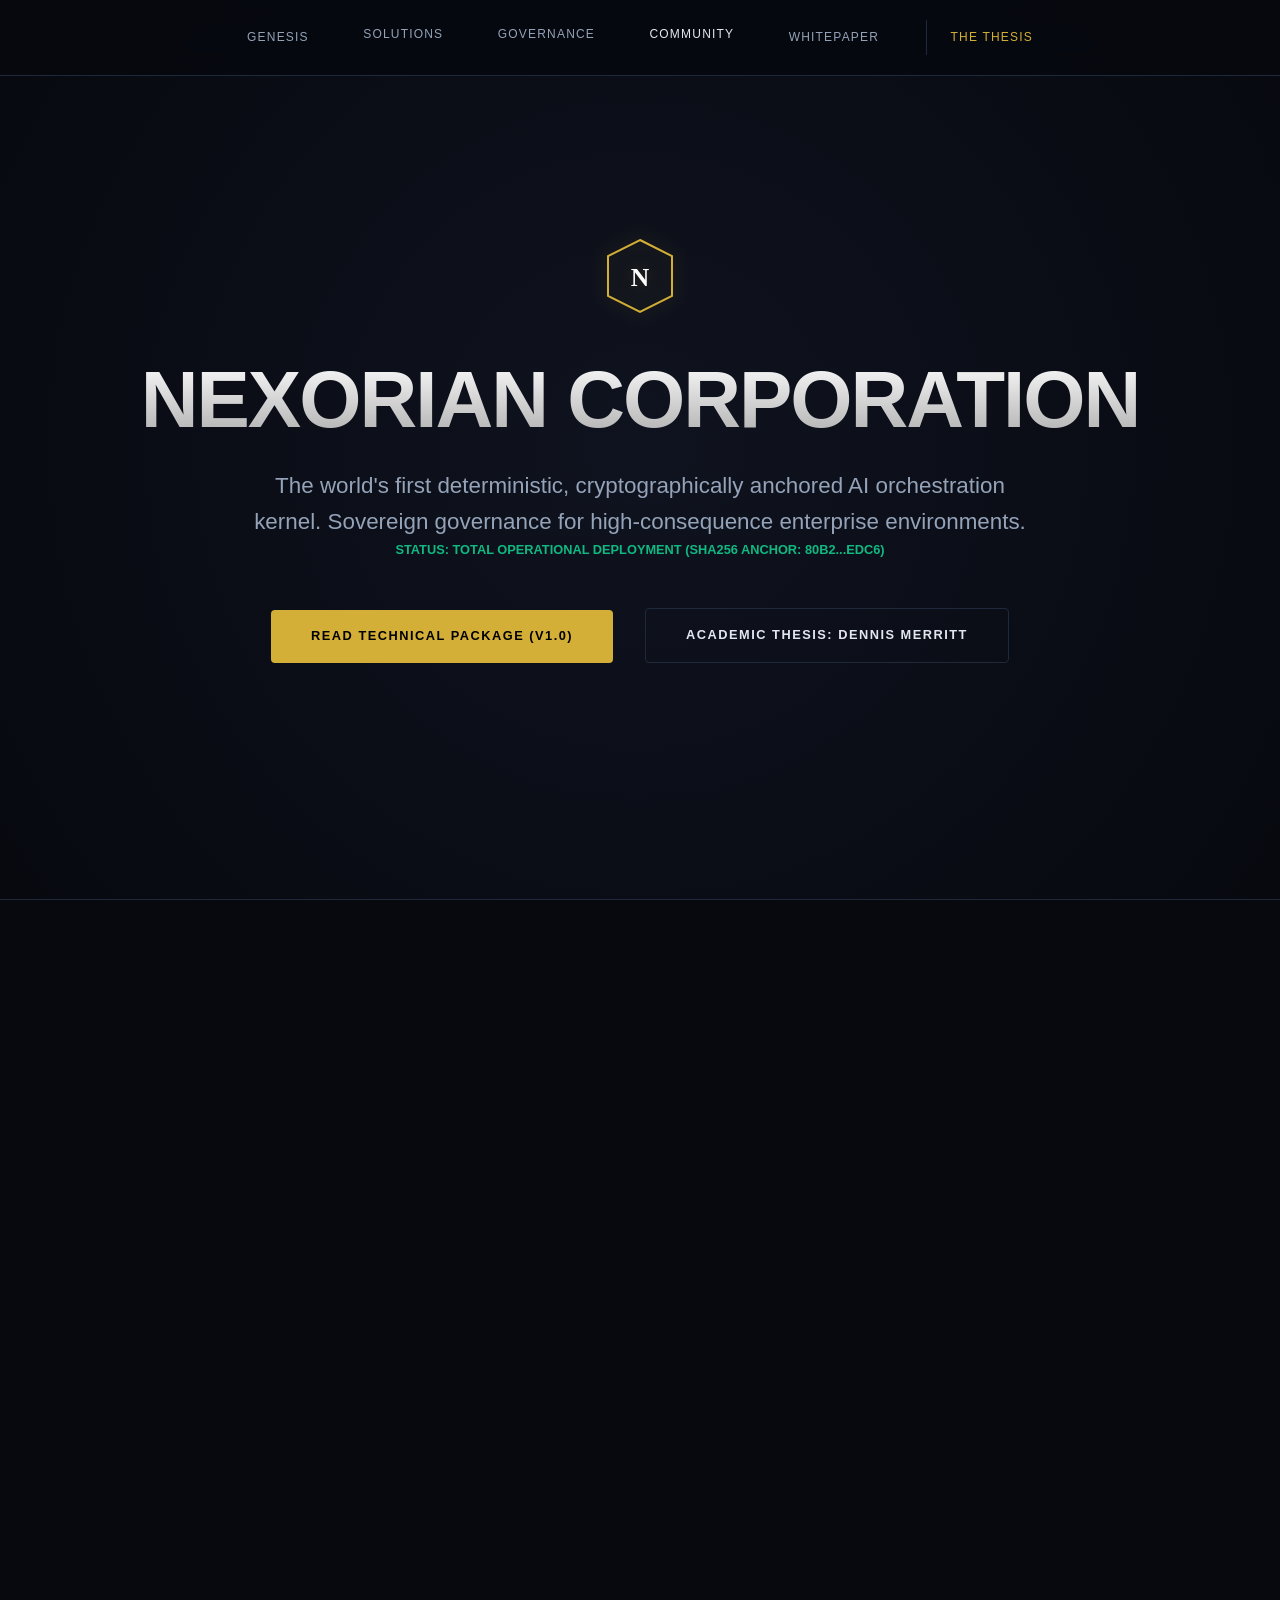
==== commit 072a5962: "UI: Finalized premium navigation with drop-downs and commercial product expansion." ====
--- a/index.html
+++ b/index.html
@@ -15,12 +15,31 @@
 
     <nav>
         <a href="#hero">Genesis</a>
-        <a href="#about">What is Nexorian?</a>
-        <a href="#proof">Technical Evidence</a>
-        <a href="#licensing">Commercial Tiers</a>
+        <div class="dropdown">
+            <a href="#about" class="dropbtn">Solutions</a>
+            <div class="dropdown-content">
+                <a href="#about">What is Nexorian?</a>
+                <a href="#licensing">Commercial Tiers</a>
+                <a href="#adversarial">Adversarial Defense</a>
+            </div>
+        </div>
+        <div class="dropdown">
+            <a href="#proof" class="dropbtn">Governance</a>
+            <div class="dropdown-content">
+                <a href="#proof">Technical Evidence</a>
+                <a href="governance_dashboard.html">Live Dashboard</a>
+                <a href="developer_portal.html">Developer Portal</a>
+            </div>
+        </div>
+        <div class="dropdown">
+            <a href="forum.html" class="dropbtn" style="color: var(--gold);">Community</a>
+            <div class="dropdown-content">
+                <a href="forum.html">Sovereign Forum</a>
+                <a href="https://github.com/timeismoneyinc2019-crypto/Nexorian-Audit">GitHub Audit</a>
+            </div>
+        </div>
         <a href="docs/NEXORIAN_WHITEPAPER_v1.md" target="_blank">Whitepaper</a>
-        <a href="#adversarial">Defense Manifest</a>
-        <a href="docs/NEXORIAN_DETERMINISM_THESIS.md" target="_blank"
+        <a href="NEXORIAN_DETERMINISM_THESIS.html" target="_blank"
             style="color: var(--accent); border-left: 1px solid var(--border); padding-left: 1.5rem;">The Thesis</a>
     </nav>
 
@@ -229,14 +248,16 @@
 
     <section id="licensing">
         <div class="container">
-            <h2>Commercial Acquisition & Licensing</h2>
-            <div class="grid">
-                <div class="card" style="border-color: var(--accent);">
+            <h2 style="margin-bottom: 3rem;">Commercial Acquisition & Product Tiers</h2>
+            <div class="grid" style="gap: 2.5rem;">
+                <!-- Main Tiers -->
+                <div class="card"
+                    style="border-color: var(--accent); background: linear-gradient(145deg, #0a0a0b, #111);">
                     <h3 style="color: var(--accent);">Tier 1: Enterprise</h3>
                     <p style="font-size: 1.6rem; font-weight: 800; color: #fff; margin-bottom: 0.5rem;">$1,500,000 /
                         Year</p>
-                    <p style="font-size: 0.9rem;">1,000,000 Epochs. VM Image with full Hardware-ID binding. Priority
-                        access to formal proofs.</p>
+                    <p style="font-size: 0.9rem; margin-bottom: 1.5rem;">1,000,000 Epochs. Full VM Hardware-ID binding.
+                        Priority formal proofs.</p>
                     <form action="https://formspree.io/f/mqakevve" method="POST">
                         <label>Officer Name</label><input type="text" name="Name" required>
                         <label>Enterprise Email</label><input type="email" name="Email" required>
@@ -244,24 +265,44 @@
                     </form>
                 </div>
 
-                <div class="card">
+                <div class="card" style="background: #0d0d0e;">
                     <h3>Tier 2: Professional</h3>
                     <p style="font-size: 1.6rem; font-weight: 800; color: #fff; margin-bottom: 0.5rem;">Custom Quote</p>
-                    <p style="font-size: 0.9rem;">10,000 Epochs. Dockerized execution. Ideal for private cloud enclaves.
-                    </p>
+                    <p style="font-size: 0.9rem; margin-bottom: 1.5rem;">10,000 Epochs. Dockerized execution. Private
+                        cloud enclaves.</p>
                     <form action="https://formspree.io/f/xvgznrrz" method="POST">
                         <label>Business Email</label><input type="email" name="Email" required>
                         <button type="submit" class="btn btn-outline">Request Quote</button>
                     </form>
                 </div>
-
+            </div>
+
+            <!-- Add-ons & Developer Access -->
+            <div class="grid" style="margin-top: 3rem; gap: 2rem;">
+                <div class="card" style="border-color: var(--gold);">
+                    <h4 style="color: var(--gold);">[ADD-ON] Redteam AI: Adversarial Pulse</h4>
+                    <p style="font-size: 1.2rem; font-weight: 700;">$250,000 / Year</p>
+                    <p style="font-size: 0.8rem;">Independent adversarial agent that continuously probes your Law
+                        Envelope for edge-case drift.</p>
+                    <button class="btn btn-outline"
+                        style="border-color: var(--gold); color: var(--gold); margin-top: 1rem;">Add to
+                        Contract</button>
+                </div>
+                <div class="card" style="border-color: #60a5fa;">
+                    <h4 style="color: #60a5fa;">[ACCESS] Private SDK & API Core</h4>
+                    <p style="font-size: 1.2rem; font-weight: 700;">$50,000 / Year</p>
+                    <p style="font-size: 0.8rem;">Full access to premium Python/Go SDKs with pre-signed audit
+                        capabilities and dedicated support.</p>
+                    <button class="btn btn-outline"
+                        style="border-color: #60a5fa; color: #60a5fa; margin-top: 1rem;">Request Access</button>
+                </div>
                 <div class="card">
-                    <h3>Tier 3: Sandbox</h3>
-                    <p style="font-size: 1.6rem; font-weight: 800; color: #fff; margin-bottom: 0.5rem;">$0 (Open Source)
-                    </p>
-                    <p style="font-size: 0.9rem;">100 Epochs. Local CLI execution. Designed for security auditors.</p>
-                    <button class="btn btn-outline" onclick="window.location.href='/dist/Sandbox.zip'">Download
-                        Sandbox</button>
+                    <h4>Sandbox: Open Auditor</h4>
+                    <p style="font-size: 1.2rem; font-weight: 700;">$0 (Free)</p>
+                    <p style="font-size: 0.8rem;">100 Epochs. Local CLI execution. Designed for public security
+                        verification.</p>
+                    <button class="btn btn-outline" style="margin-top: 1rem;"
+                        onclick="window.location.href='/dist/Sandbox.zip'">Download Sandbox</button>
                 </div>
             </div>
         </div>
--- a/index.css
+++ b/index.css
@@ -86,7 +86,53 @@
     padding: 0.5rem;
 }
 
-nav a:hover {
+nav a:hover,
+.dropbtn:hover {
+    color: var(--accent);
+}
+
+/* Dropdown styling */
+.dropdown {
+    position: relative;
+    display: inline-block;
+}
+
+.dropdown-content {
+    display: none;
+    position: absolute;
+    background-color: var(--card);
+    min-width: 180px;
+    box-shadow: 0px 8px 16px 0px rgba(0, 0, 0, 0.4);
+    z-index: 101;
+    border: 1px solid var(--border);
+    border-radius: 4px;
+    margin-top: 0.5rem;
+}
+
+.dropdown-content a {
+    color: var(--text-muted);
+    padding: 12px 16px;
+    text-decoration: none;
+    display: block;
+    text-transform: none;
+    font-size: 0.8rem;
+    border-bottom: 1px solid rgba(255, 255, 255, 0.05);
+}
+
+.dropdown-content a:last-child {
+    border-bottom: none;
+}
+
+.dropdown-content a:hover {
+    background-color: rgba(212, 175, 55, 0.1);
+    color: var(--accent);
+}
+
+.dropdown:hover .dropdown-content {
+    display: block;
+}
+
+.dropdown:hover .dropbtn {
     color: var(--accent);
 }
 
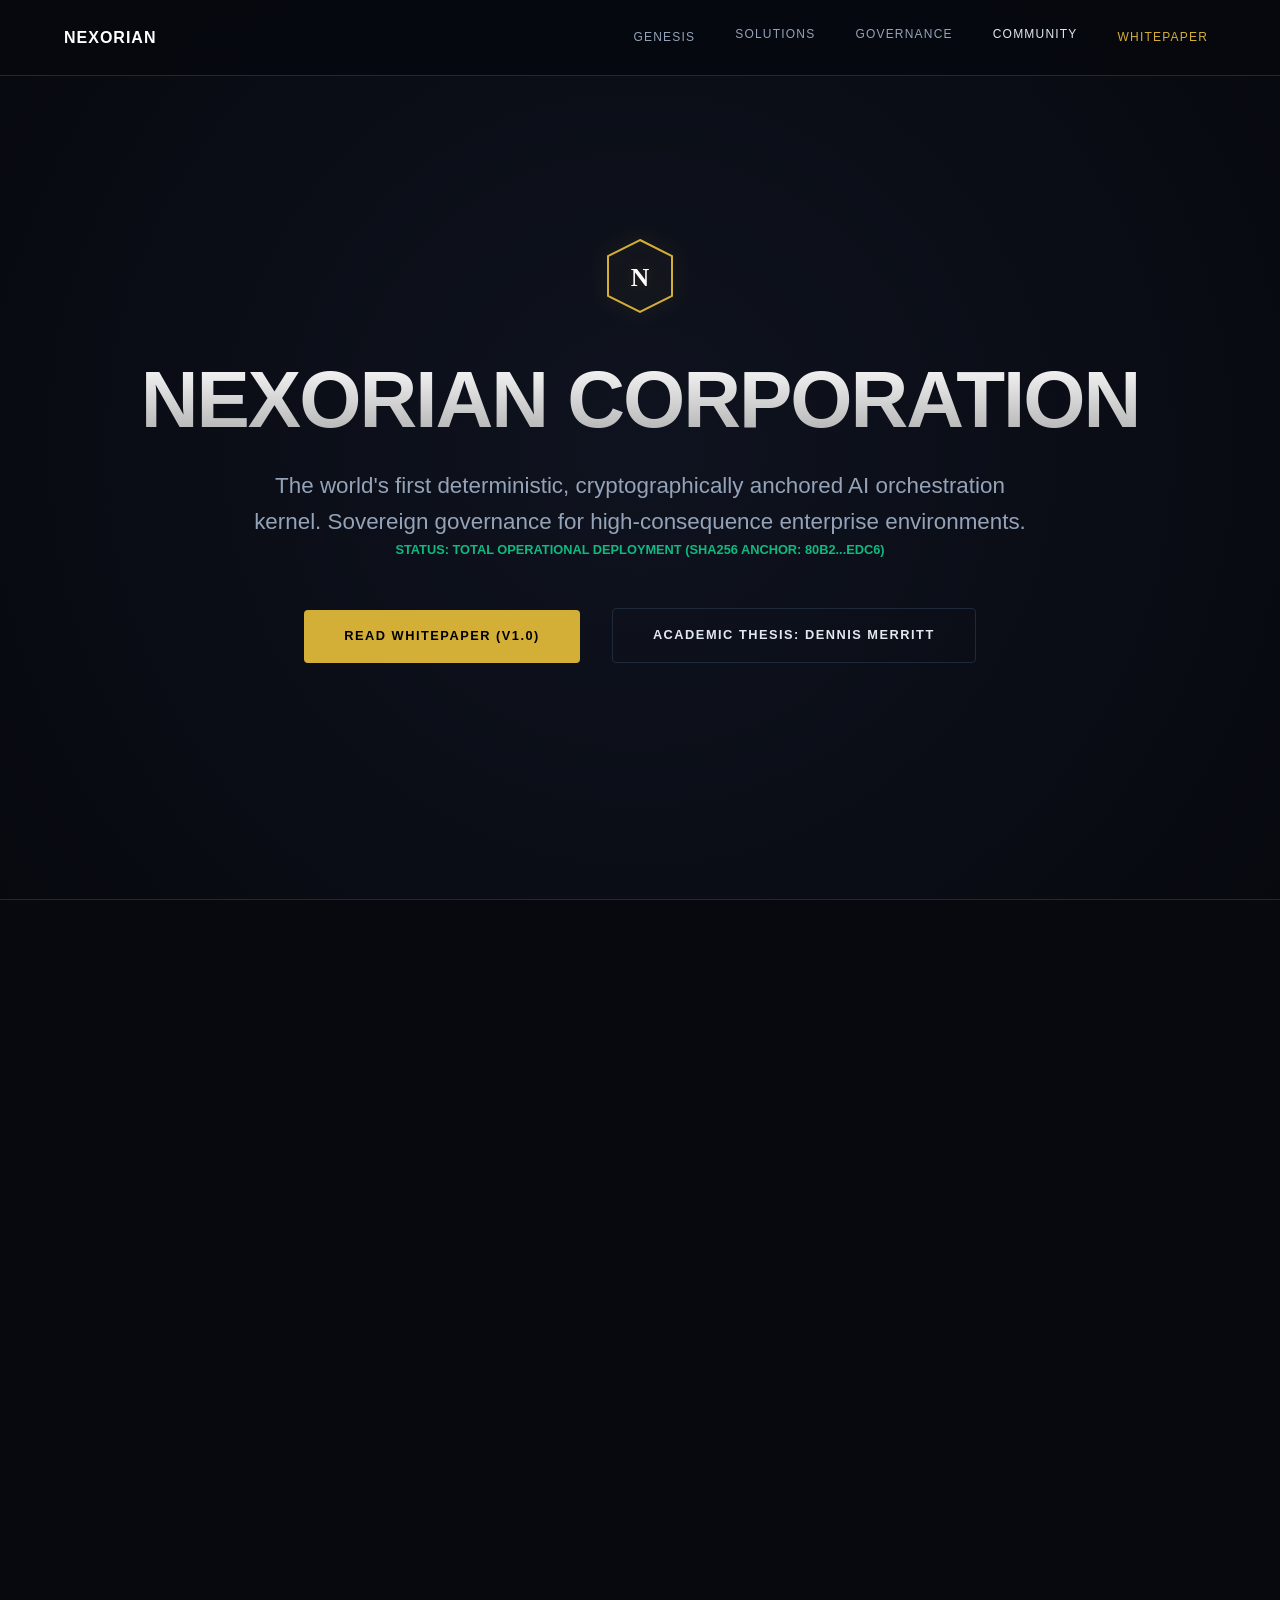
==== commit 7053bf46: "MASTERPROMPT: Final Platform Deployment (v1.0.0). Integrated Whitepaper, Thesis, Reproducibility Gui" ====
--- a/index.html
+++ b/index.html
@@ -14,33 +14,36 @@
     <div class="noise"></div>
 
     <nav>
-        <a href="#hero">Genesis</a>
-        <div class="dropdown">
-            <a href="#about" class="dropbtn">Solutions</a>
-            <div class="dropdown-content">
-                <a href="#about">What is Nexorian?</a>
-                <a href="#licensing">Commercial Tiers</a>
-                <a href="#adversarial">Adversarial Defense</a>
-            </div>
-        </div>
-        <div class="dropdown">
-            <a href="#proof" class="dropbtn">Governance</a>
-            <div class="dropdown-content">
-                <a href="#proof">Technical Evidence</a>
-                <a href="governance_dashboard.html">Live Dashboard</a>
-                <a href="developer_portal.html">Developer Portal</a>
-            </div>
-        </div>
-        <div class="dropdown">
-            <a href="forum.html" class="dropbtn" style="color: var(--gold);">Community</a>
-            <div class="dropdown-content">
-                <a href="forum.html">Sovereign Forum</a>
-                <a href="https://github.com/timeismoneyinc2019-crypto/Nexorian-Audit">GitHub Audit</a>
-            </div>
-        </div>
-        <a href="docs/NEXORIAN_WHITEPAPER_v1.md" target="_blank">Whitepaper</a>
-        <a href="NEXORIAN_DETERMINISM_THESIS.html" target="_blank"
-            style="color: var(--accent); border-left: 1px solid var(--border); padding-left: 1.5rem;">The Thesis</a>
+        <span style="font-weight: 900; color: #fff; letter-spacing: 1px;">NEXORIAN</span>
+        <div class="nav-links">
+            <a href="#hero">Genesis</a>
+            <div class="dropdown">
+                <a href="#about" class="dropbtn">Solutions</a>
+                <div class="dropdown-content">
+                    <a href="#about">What is Nexorian?</a>
+                    <a href="#licensing">Commercial Tiers</a>
+                    <a href="#adversarial">Adversarial Defense</a>
+                </div>
+            </div>
+            <div class="dropdown">
+                <a href="#proof" class="dropbtn">Governance</a>
+                <div class="dropdown-content">
+                    <a href="#proof">Technical Evidence</a>
+                    <a href="governance_dashboard.html">Live Dashboard</a>
+                    <a href="developer_portal.html">Developer Portal</a>
+                    <a href="https://github.com/timeismoneyinc2019-crypto/Nexorian-SDK">SDK Repository</a>
+                </div>
+            </div>
+            <div class="dropdown">
+                <a href="forum.html" class="dropbtn" style="color: var(--gold);">Community</a>
+                <div class="dropdown-content">
+                    <a href="forum.html">Sovereign Forum</a>
+                    <a href="https://github.com/timeismoneyinc2019-crypto/Nexorian-Audit">GitHub Audit</a>
+                    <a href="https://github.com/timeismoneyinc2019-crypto/Nexorian-SDK">SDK Code</a>
+                </div>
+            </div>
+            <a href="docs/WHITE_PAPER_ENTERPRISE.md" target="_blank" style="color: var(--accent);">Whitepaper</a>
+        </div>
     </nav>
 
     <section id="hero" class="hero">
@@ -57,10 +60,10 @@
             <p style="color: var(--success); font-weight: bold; font-size: 0.8rem; text-transform: uppercase;">
                 STATUS: TOTAL OPERATIONAL DEPLOYMENT (SHA256 Anchor: 80b2...edc6)
             </p>
-            <div style="margin-top: 3rem; display: flex; justify-content: center; gap: 2rem;">
-                <a href="NEXORIAN_TECHNICAL_PACKAGE.html" target="_blank" class="btn btn-primary"
-                    style="width: auto; padding: 1rem 2.5rem;">Read Technical Package (v1.0)</a>
-                <a href="NEXORIAN_DETERMINISM_THESIS.html" target="_blank" class="btn btn-outline"
+            <div style="margin-top: 3rem; display: flex; justify-content: center; gap: 2rem; flex-wrap: wrap;">
+                <a href="docs/WHITE_PAPER_ENTERPRISE.md" target="_blank" class="btn btn-primary"
+                    style="width: auto; padding: 1rem 2.5rem;">Read Whitepaper (v1.0)</a>
+                <a href="docs/THESIS_DETERMINISTIC_GOVERNANCE.md" target="_blank" class="btn btn-outline"
                     style="width: auto; padding: 1rem 2.5rem;">Academic Thesis: Dennis Merritt</a>
             </div>
         </div>
@@ -156,31 +159,34 @@
             <div class="grid" style="margin-top: 2rem; grid-template-columns: repeat(auto-fit, minmax(200px, 1fr));">
                 <a href="https://github.com/timeismoneyinc2019-crypto/Nexorian-Audit" target="_blank"
                     class="btn btn-outline" style="font-size: 0.7rem; padding: 0.5rem; border-color: #60a5fa;">[GITHUB]
-                    Remote Audit Repo</a>
-                <a href="NEXORIAN_TECHNICAL_PACKAGE.html" download target="_blank" class="btn btn-primary"
-                    style="font-size: 0.75rem; padding: 0.6rem; border-color: var(--accent);">[DOWNLOAD] COMPLETE
-                    TECHNICAL PACKAGE</a>
-                <a href="NEXORIAN_DETERMINISM_THESIS.html" download target="_blank" class="btn btn-primary"
+                    Public Audit Repo</a>
+                <a href="https://github.com/timeismoneyinc2019-crypto/Nexorian-SDK" target="_blank"
+                    class="btn btn-outline"
+                    style="font-size: 0.7rem; padding: 0.5rem; border-color: var(--accent);">[GITHUB]
+                    Operational SDK</a>
+                <a href="docs/WHITE_PAPER_ENTERPRISE.md" download target="_blank" class="btn btn-primary"
+                    style="font-size: 0.75rem; padding: 0.6rem; border-color: var(--accent);">[DOWNLOAD] THE
+                    WHITEPAPER</a>
+                <a href="docs/THESIS_DETERMINISTIC_GOVERNANCE.md" download target="_blank" class="btn btn-primary"
                     style="font-size: 0.75rem; padding: 0.6rem; border-color: var(--gold);">[ACADEMIA] DETERMINISM
-                    THESIS: MERRITT</a>
-                <a href="AUDIT_ATTESTATION.md" download target="_blank" class="btn btn-outline"
-                    style="font-size: 0.7rem; padding: 0.5rem; border-color: var(--success); font-weight: bold;">[NOTARIZED]
-                    Compliance Attestation</a>
+                    THESIS</a>
+                <a href="manifest.json" download target="_blank" class="btn btn-outline"
+                    style="font-size: 0.7rem; padding: 0.5rem; border-color: var(--gold);">[MANIFEST] Verify SHA-256</a>
                 <a href="DOCKER_EVAL_ENV.md" download target="_blank" class="btn btn-outline"
                     style="font-size: 0.7rem; padding: 0.5rem; border-color: #3b82f6;">[REPRODUCE] 3rd Party Eval
                     Env</a>
                 <a href="audit_proof_final.jsonl" download target="_blank" class="btn btn-outline"
-                    style="font-size: 0.7rem; padding: 0.5rem;">[JSONL] Raw Audit Ledger</a>
+                    style="font-size: 0.7rem; padding: 0.5rem;">[LOG] Raw Audit Ledger</a>
                 <a href="stress_test_results.jsonl" download target="_blank" class="btn btn-outline"
-                    style="font-size: 0.7rem; padding: 0.5rem;">[DATA] Stress Test Raw Output</a>
-                <a href="docs/enterprise/enterprise_rfp_response.md" download target="_blank" class="btn btn-outline"
-                    style="font-size: 0.7rem; padding: 0.5rem;">[RFP] Enterprise Response</a>
-                <a href="manifest.json" download target="_blank" class="btn btn-outline"
-                    style="font-size: 0.7rem; padding: 0.5rem; border-color: var(--gold);">[MANIFEST] Spec Hash
-                    Registry</a>
-                <a href="verification_procedure.md" download target="_blank" class="btn btn-outline"
-                    style="font-size: 0.7rem; padding: 0.5rem; border-color: #ef4444;">[AUDIT] Independent Evaluation
-                    Procedure</a>
+                    style="font-size: 0.7rem; padding: 0.5rem;">[LOG] Stress Test Output</a>
+            </div>
+
+            <div
+                style="background: rgba(16, 185, 129, 0.05); padding: 1.5rem; border: 1px dashed var(--success); margin-top: 2rem; font-size: 0.8rem;">
+                <h4 style="color: var(--success); margin-bottom: 0.5rem;">VERIFICATION INSTRUCTIONS (MANDATORY)</h4>
+                <p>To verify any artifact, download it and run <code>Get-FileHash -Path .\file -Algorithm SHA256</code>
+                    in PowerShell. Compare the resulting hash against <strong><a href="manifest.json"
+                            style="color: var(--success);">manifest.json</a></strong>. Every byte is signed.</p>
             </div>
 
             <h3 style="margin-top: 3rem;">Proof Visuals (Step 6)</h3>
--- a/index.css
+++ b/index.css
@@ -61,18 +61,21 @@
 
 nav {
     display: flex;
-    justify-content: center;
-    gap: clamp(1rem, 3vw, 2.5rem);
-    padding: 1.25rem;
+    justify-content: space-between;
+    align-items: center;
+    padding: 1.25rem 5%;
     background: rgba(7, 9, 15, 0.95);
     border-bottom: 1px solid var(--border);
     position: fixed;
-    /* Locked to top */
     width: 100%;
     top: 0;
-    z-index: 100;
+    z-index: 1000;
     backdrop-filter: blur(12px);
-    flex-wrap: wrap;
+}
+
+.nav-links {
+    display: flex;
+    gap: 1.5rem;
 }
 
 nav a {
@@ -420,6 +423,18 @@
 }
 
 @media (max-width: 768px) {
+    nav {
+        flex-direction: column;
+        padding: 1rem;
+        gap: 0.5rem;
+    }
+
+    .nav-links {
+        gap: 0.5rem;
+        flex-wrap: wrap;
+        justify-content: center;
+    }
+
     section {
         padding: 4rem 1rem;
     }
@@ -429,6 +444,10 @@
     }
 
     h1 {
-        font-size: 3rem;
+        font-size: 2.5rem;
+    }
+
+    .card {
+        padding: 1.5rem;
     }
 }
